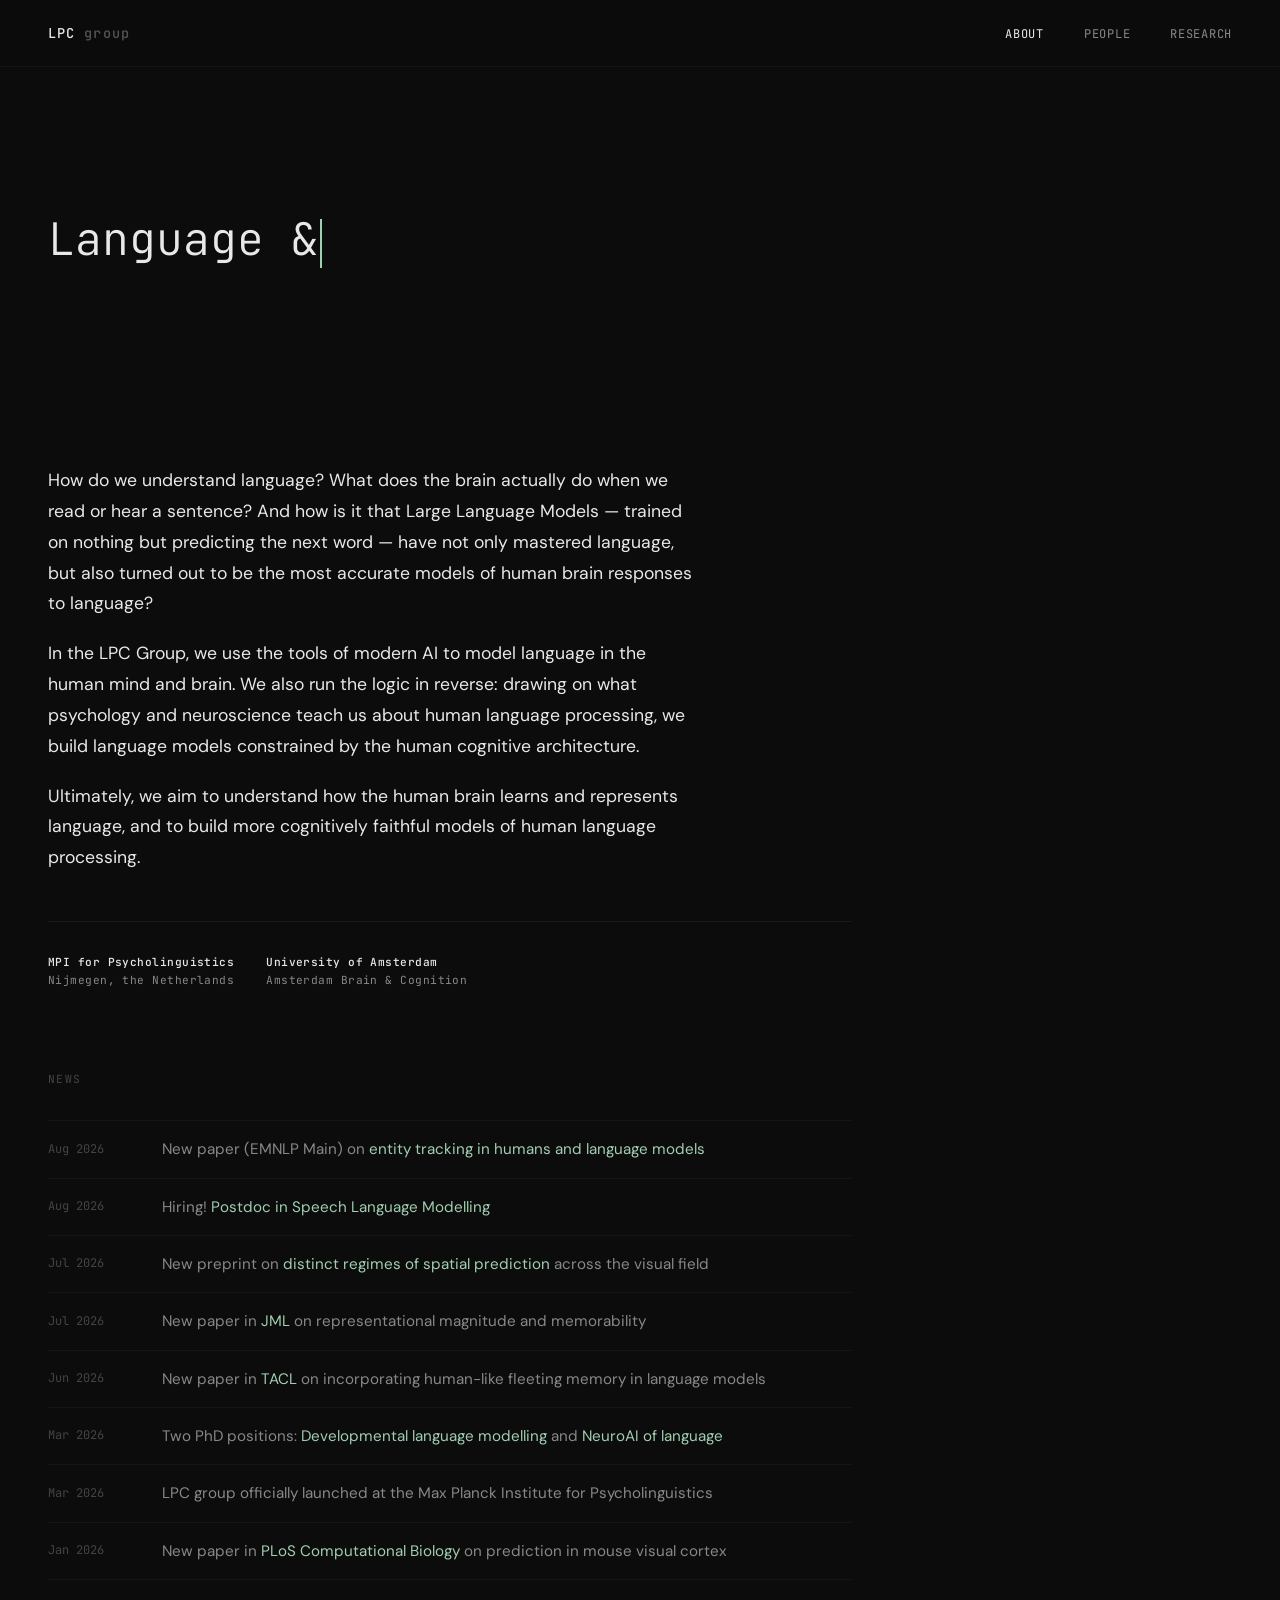
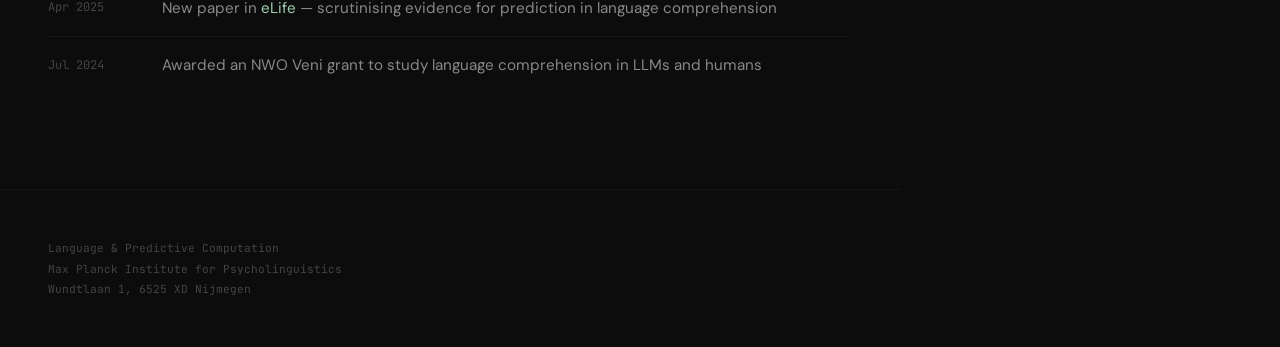
==== docs/index.html @ 8356272c "Update Micha's portrait and add photo credit New portrait by Nieke Martens (cropped, downscaled). Ad" ====
<!DOCTYPE html>
<html lang="en">
<head>
<meta charset="UTF-8">
<meta name="viewport" content="width=device-width, initial-scale=1.0">
<title>LPC &mdash; Language &amp; Predictive Computation</title>
<meta name="description" content="The Language &amp; Predictive Computation (LPC) group at the Max Planck Institute for Psycholinguistics uses modern AI to study how the human mind and brain process language, and builds language models constrained by human cognition.">
<meta property="og:title" content="LPC &mdash; Language &amp; Predictive Computation">
<meta property="og:description" content="We use the tools of modern AI to model language in the human mind and brain.">
<meta property="og:type" content="website">
<meta property="og:url" content="https://lpc-lab.github.io/">
<link rel="icon" type="image/svg+xml" href="favicon.svg">
<link rel="preconnect" href="https://fonts.googleapis.com">
<link rel="preconnect" href="https://fonts.gstatic.com" crossorigin>
<link href="https://fonts.googleapis.com/css2?family=JetBrains+Mono:wght@300;400;500&family=DM+Sans:ital,wght@0,300;0,400;0,500;0,600;1,400&display=swap" rel="stylesheet">
<link rel="stylesheet" href="style.css?v=1ea2bfd2">
</head>
<body>

<nav>
  <div class="nav-logo">LPC<span class="pred"> group</span></div>
  <ul class="nav-links">
    <li><a href="#about" class="active" id="nav-about">About</a></li>
    <li><a href="#people" id="nav-people">People</a></li>
    <li><a href="#research" id="nav-research">Research</a></li>
  </ul>
</nav>

<!-- ABOUT -->
<div class="page active" id="page-about">
  <section class="hero">
    <div class="hero-autocomplete" id="hero-text"><span class="cursor"></span></div>
    <div class="hero-subtitle" id="hero-subtitle">Max Planck Institute for Psycholinguistics</div>
  </section>

  <section class="about-section fade-in">
    <div class="about-text">
      <p>How do we understand language? What does the brain actually do when we read or hear a sentence? And how is it that Large Language Models &mdash; trained on nothing but predicting the next word &mdash; have not only mastered language, but also turned out to be the most accurate models of human brain responses to language?</p>
      <p>In the LPC Group, we use the tools of modern AI to model language in the human mind and brain. We also run the logic in reverse: drawing on what psychology and neuroscience teach us about human language processing, we build language models constrained by the human cognitive architecture.</p>
      <p>Ultimately, we aim to understand how the human brain learns and represents language, and to build more cognitively faithful models of human language processing.</p>
    </div>
    <div class="affiliations">
      <div class="affiliation"><strong>MPI for Psycholinguistics</strong>Nijmegen, the Netherlands</div>
      <div class="affiliation"><strong>University of Amsterdam</strong>Amsterdam Brain &amp; Cognition</div>
    </div>
  </section>

  

  <section class="news-section">
    <div class="section-label">News</div>
        <div class="news-item fade-in">
      <div class="news-date">Aug 2026</div>
      <div class="news-content">New paper (EMNLP Main) on <a href="https://arxiv.org/abs/2608.18083">entity tracking in humans and language models</a></div>
    </div>
    <div class="news-item fade-in">
      <div class="news-date">Aug 2026</div>
      <div class="news-content">Hiring! <a href="https://www.mpi.nl/career-education/vacancies/vacancy/postdoctoral-position-speech-language-modelling">Postdoc in Speech Language Modelling</a></div>
    </div>
    <div class="news-item fade-in">
      <div class="news-date">Jul 2026</div>
      <div class="news-content">New preprint on <a href="https://www.biorxiv.org/content/10.64898/2026.03.27.714859v2">distinct regimes of spatial prediction</a> across the visual field</div>
    </div>
    <div class="news-item fade-in">
      <div class="news-date">Jul 2026</div>
      <div class="news-content">New paper in <a href="https://doi.org/10.1016/j.jml.2026.104784">JML</a> on representational magnitude and memorability</div>
    </div>
    <div class="news-item fade-in">
      <div class="news-date">Jun 2026</div>
      <div class="news-content">New paper in <a href="https://doi.org/10.1162/tacl.a.688">TACL</a> on incorporating human-like fleeting memory in language models</div>
    </div>
    <div class="news-item fade-in">
      <div class="news-date">Mar 2026</div>
      <div class="news-content">Two PhD positions: <a href="https://www.mpi.nl/career-education/vacancies/vacancy/fully-funded-4-year-phd-position-developmental-language">Developmental language modelling</a> and <a href="https://www.mpi.nl/career-education/vacancies/vacancy/fully-funded-4-year-phd-position-neuroai-language">NeuroAI of language</a></div>
    </div>
    <div class="news-item fade-in">
      <div class="news-date">Mar 2026</div>
      <div class="news-content">LPC group officially launched at the Max Planck Institute for Psycholinguistics</div>
    </div>
    <div class="news-item fade-in">
      <div class="news-date">Jan 2026</div>
      <div class="news-content">New paper in <a href="https://journals.plos.org/ploscompbiol/article?id=10.1371/journal.pcbi.1013136">PLoS Computational Biology</a> on prediction in mouse visual cortex</div>
    </div>
    <div class="news-item fade-in">
      <div class="news-date">Apr 2025</div>
      <div class="news-content">New paper in <a href="https://elifesciences.org/reviewed-preprints/106543">eLife</a> — scrutinising evidence for prediction in language comprehension</div>
    </div>
    <div class="news-item fade-in">
      <div class="news-date">Jul 2024</div>
      <div class="news-content">Awarded an NWO Veni grant to study language comprehension in LLMs and humans</div>
    </div>

  </section>

  <footer>
    <div class="footer-left">Language &amp; Predictive Computation<br>Max Planck Institute for Psycholinguistics<br>Wundtlaan 1, 6525 XD Nijmegen</div>

  </footer>
</div>

<!-- PEOPLE -->
<div class="page" id="page-people">
  <section class="people-header">
    <div class="page-title fade-in">P<span class="pred">eople</span></div>
  </section>
  <section class="people-grid">
        <div class="section-label">Members</div>
    <div class="person-card fade-in has-credit">
      <div class="person-photo-wrap">
      <img class="person-photo" src="photos/micha_bw.jpg" alt="Micha Heilbron">
      <div class="person-photo-credit">Photo: Nieke Martens</div>
      </div>
      <div class="person-info">
        <h3>Micha Heilbron</h3>
        <div class="person-role">Group Leader</div>
        <p class="person-bio">I study how brains and AI systems process language and make sense of the world. I lead the LPC group at MPI and hold a part-time position as assistant professor of Cognitive AI at the University of Amsterdam.</p>
        <div class="person-links"><a href="https://michaheilbron.github.io">website</a><a href="https://scholar.google.com/citations?user=PPgOu8sAAAAJ">scholar</a><a href="https://bsky.app/profile/mheilbron.bsky.social">bluesky</a><a href="https://www.linkedin.com/in/micha-heilbron-797315389/">linkedin</a></div>
      </div>
    </div>
    <div class="person-card fade-in">
      <div class="person-photo-wrap">
      <img class="person-photo" src="photos/andrea_bw.jpg" alt="Andrea Schröter">
      </div>
      <div class="person-info">
        <h3>Andrea Schröter</h3>
        <div class="person-role">PhD candidate</div>
        <p class="person-bio">I study how language models acquire linguistic knowledge under cognitively motivated constraints inspired by child language development, through developing novel neural network architectures (and using them as computational models to investigate human-like language learning). I’m a PhD candidate at MPI, co-supervised by Caroline Rowland.</p>
        <div class="person-links"><a href="https://www.linkedin.com/in/andrea-schroeter/">linkedin</a></div>
      </div>
    </div>
    <div class="person-card fade-in">
      <div class="person-photo-wrap">
      <img class="person-photo" src="photos/bram_bw.jpg" alt="Bram Fresen">
      </div>
      <div class="person-info">
        <h3>Bram Fresen</h3>
        <div class="person-role">PhD candidate</div>
        <p class="person-bio">I study what drives the alignment between large language models and the brain, using tools from AI interpretability and neuroimaging. I'm a PhD candidate at MPI, co-supervised by Marcel van Gerven at Radboud University.</p>
        <div class="person-links"><a href="https://abrajf.github.io/">website</a><a href="https://www.linkedin.com/in/bram-fresen-7b0a69151/">linkedin</a></div>
      </div>
    </div>
    <div class="person-card fade-in">
      <div class="person-photo-wrap">
      <img class="person-photo" src="photos/lexie_bw.jpg" alt="Lexie Xirui Li">
      </div>
      <div class="person-info">
        <h3>Lexie Xirui Li</h3>
        <div class="person-role">MSc student</div>
        <p class="person-bio">I study whether and how the language faculties of large language models and humans diverge as models scale up. I'm a Cognitive Neuroscience master student at Radboud University, supervised by Micha Heilbron.</p>
        <div class="person-links"><a href="https://www.linkedin.com/in/lexie-li-32514415a/">linkedin</a></div>
      </div>
    </div>
    <div class="section-label people-section-label--affiliated">Affiliated members</div>
    <div class="person-card fade-in">
      <div class="person-photo-wrap">
      <img class="person-photo" src="photos/wieger_bw.jpg" alt="Wieger Scheurer">
      </div>
      <div class="person-info">
        <h3>Wieger Scheurer</h3>
        <div class="person-role">PhD candidate</div>
        <p class="person-bio">I study how the brain builds predictive models of the visual world, using deep neural networks and neuroimaging to characterise what, when, and how it predicts. I'm a PhD candidate at the Donders Centre for Cognitive Neuroimaging, co-supervised by Floris de Lange and Micha Heilbron.</p>
        <div class="person-links"><a href="https://www.predictivebrainlab.com/people/wieger-scheurer">website</a><a href="https://scholar.google.com/citations?user=jQcbQ4wAAAAJ&amp;hl=nl">scholar</a><a href="https://bsky.app/profile/wiegerscheurer.bsky.social">bluesky</a><a href="https://www.linkedin.com/in/wieger-scheurer-4443201a5/">linkedin</a></div>
      </div>
    </div>

  </section>
    <section class="join-section">
    <div class="join-box fade-in">
      <h3>Join the group</h3>
      <p>We are looking for curious, motivated students in AI to join the group for their master's thesis. If you are interested, please contact Micha.</p>
    </div>
  </section>

  <footer>
    <div class="footer-left">Language &amp; Predictive Computation<br>Max Planck Institute for Psycholinguistics<br>Wundtlaan 1, 6525 XD Nijmegen</div>

  </footer>
</div>

<!-- RESEARCH -->
<div class="page" id="page-research">
  <section class="research-header">
    <div class="page-title fade-in">R<span class="pred">esearch</span></div>
  </section>
    <section class="research-intro fade-in">
    <p><!-- Our research is unified by a single idea: that prediction is a core  principle of both biological and artificial intelligence. We study this principle primarily in language, and increasingly in perception and reasoning. -->
Our group works at the intersection of cognitive science and AI, trying to understand how brains and minds process language and make sense of the world. A recurring idea is that prediction is a core  principle of both biological and artificial intelligence. Language is our primary focus, but we also venture into other domains — how we see,  reason, and remember. More on specific research directions below.</p>
  </section>

  <section class="research-threads">
    <div class="section-label">Research directions</div>
        <div class="thread fade-in">
      <div class="thread-number">01</div>
      <h3>Language and the predictive brain</h3>
      <p>As you read or listen, your brain is constantly predicting what comes next, much like a language model. But what exactly is the brain predicting? Words? Syntax? Meaning? And is comprehension just weighing probabilities across thousands of alternatives — like in language models — or does the brain also commit to specific interpretations, like in symbolic parsers? We use computational modelling combined with eye tracking and neuroimaging (fMRI, MEG) to find out.</p>
    </div>
    <div class="thread fade-in">
      <div class="thread-number">02</div>
      <h3>Developmental language modelling</h3>
      <p>LLMs are powerful but cognitively implausible — they have superhuman memory, start as a blank slate, and train on more text than any human encounters in a lifetime. Can we do better? We try to build models that learn from realistic data and generalise more like children do. We then test these models and compare them to human language processing. The goal is to build more cognitively faithful models, and use neural networks as a testbed for theories of human language learning.</p>
    </div>
    <div class="thread fade-in">
      <div class="thread-number">03</div>
      <h3>Understanding LLM-brain correspondence</h3>
      <p>Language models have become our best tools for predicting how the brain responds to language, but we don't really know why. What is it about these models that makes their representations so apparently brain-like? We use interpretability methods from AI to try and find out. The goal is to  understand which aspects of language processing are shared between artificial and biological systems — and which are not.</p>
    </div>
    <div class="thread fade-in">
      <div class="thread-number">04</div>
      <h3>Predictive computation beyond language</h3>
      <p>Prediction is not unique to language. We study how the brain builds predictive models of the visual world — from simple sequences to intuitive physics — and ask whether the intelligence emerging in large-scale autoregressive models extends beyond language to general reasoning. This thread connects our core interest in prediction to broader questions about the nature of intelligence.</p>
    </div>

  </section>
  <footer>
    <div class="footer-left">Language &amp; Predictive Computation<br>Max Planck Institute for Psycholinguistics<br>Wundtlaan 1, 6525 XD Nijmegen</div>

  </footer>
</div>

<script>
// Hero typing + autocomplete animation
var heroAnimTimeout = null;

function runHeroAnimation() {
  var container = document.getElementById('hero-text');
  var subtitle = document.getElementById('hero-subtitle');

  if (heroAnimTimeout) clearTimeout(heroAnimTimeout);
  subtitle.classList.remove('visible');
  container.innerHTML = '<span class="cursor"></span>';

  var part1 = 'Language & ';
  var part2 = 'Predic';
  var part3 = 'tive Computation';
  var idx = 0;

  function render(typed, showCursor) {
    container.innerHTML = '<span class="typed">' + typed + '</span>' +
      (showCursor ? '<span class="cursor"></span>' : '');
  }

  function typePhase1() {
    if (idx <= part1.length) {
      render(part1.substring(0, idx), true);
      idx++;
      var delay = 65 + Math.random() * 35;
      if (part1[idx - 1] === '&') delay += 120;
      heroAnimTimeout = setTimeout(typePhase1, delay);
    } else {
      idx = 0;
      heroAnimTimeout = setTimeout(typePhase2, 200);
    }
  }

  function typePhase2() {
    if (idx <= part2.length) {
      render(part1 + part2.substring(0, idx), true);
      idx++;
      heroAnimTimeout = setTimeout(typePhase2, 75 + Math.random() * 40);
    } else {
      heroAnimTimeout = setTimeout(showPrediction, 750);
    }
  }

  function showPrediction() {
    container.innerHTML =
      '<span class="typed">' + part1 + part2 + '</span>' +
      '<span class="predicted" id="hero-prediction">' + part3 + '</span>' +
      '<span class="cursor"></span>';

    requestAnimationFrame(function() {
      requestAnimationFrame(function() {
        var pred = document.getElementById('hero-prediction');
        if (pred) pred.classList.add('visible');
      });
    });

    setTimeout(function() { subtitle.classList.add('visible'); }, 600);
    setTimeout(function() {
      var pred = document.getElementById('hero-prediction');
      if (pred) pred.classList.add('accepted');
    }, 2400);
  }

  heroAnimTimeout = setTimeout(typePhase1, 700);
}

// Page navigation
function showPage(page) {
  document.querySelectorAll('.page').forEach(function(p) { p.classList.remove('active'); });
  document.querySelectorAll('.nav-links a').forEach(function(a) { a.classList.remove('active'); });
  document.getElementById('page-' + page).classList.add('active');
  document.getElementById('nav-' + page).classList.add('active');
  window.scrollTo({ top: 0, behavior: 'smooth' });
  var els = document.querySelectorAll('#page-' + page + ' .fade-in');
  els.forEach(function(el) { el.style.animation = 'none'; el.offsetHeight; el.style.animation = ''; });
  if (page === 'about') runHeroAnimation();
}

// Hash routing: pages are directly linkable (#about, #people, #research)
function handleHash() {
  var page = (location.hash || '#about').replace('#', '');
  if (!document.getElementById('page-' + page)) page = 'about';
  showPage(page);
}
window.addEventListener('hashchange', handleHash);
handleHash();
</script>
</body>
</html>
---- docs/style.css ----
:root {
  --bg: #0c0c0c;
  --bg-card: #1a1a1a;
  --text: #e8e8e8;
  --text-dim: #888;
  --text-ghost: #444;
  --accent: #a0cfb0;
  --accent-dim: rgba(160, 207, 176, 0.15);
  --prediction: rgba(255,255,255,0.30);
  --mono: 'JetBrains Mono', monospace;
  --sans: 'DM Sans', -apple-system, sans-serif;
}
* { margin: 0; padding: 0; box-sizing: border-box; }
html { scroll-behavior: smooth; }
body {
  background: var(--bg); color: var(--text); font-family: var(--sans);
  font-weight: 400; line-height: 1.65; -webkit-font-smoothing: antialiased; overflow-x: hidden;
}
::selection { background: var(--accent); color: var(--bg); }

/* NAV */
nav {
  position: fixed; top: 0; left: 0; right: 0; z-index: 100;
  display: flex; align-items: center; justify-content: space-between;
  padding: 1.25rem 3rem; background: rgba(12,12,12,0.85);
  backdrop-filter: blur(20px); border-bottom: 1px solid rgba(255,255,255,0.04);
}
.nav-logo { font-family: var(--mono); font-size: 0.85rem; font-weight: 500; letter-spacing: 0.08em; }
.nav-logo .pred { color: var(--prediction); }
.nav-links { display: flex; gap: 2.5rem; list-style: none; }
.nav-links a {
  font-family: var(--mono); font-size: 0.75rem; letter-spacing: 0.06em;
  text-transform: uppercase; text-decoration: none; color: var(--text-dim);
  transition: color 0.3s; cursor: pointer;
}
.nav-links a:hover, .nav-links a.active { color: var(--text); }

/* PAGES */
.page { display: none; min-height: 100vh; padding-top: 5rem; }
.page.active { display: block; }

/* HERO */
.hero { padding: 8rem 3rem 5rem; max-width: 900px; }
.hero-autocomplete {
  font-family: var(--mono); font-size: clamp(1.5rem, 3.5vw, 2.8rem);
  font-weight: 300; line-height: 1.4; margin-bottom: 1rem; min-height: 2.8em;
}
.hero-autocomplete .typed { color: var(--text); }
.hero-autocomplete .predicted {
  color: var(--prediction); opacity: 0; filter: blur(4px);
  transition: opacity 0.45s ease, filter 0.45s ease;
}
.hero-autocomplete .predicted.visible { opacity: 1; filter: blur(0); }
.hero-autocomplete .predicted.accepted { color: rgba(255,255,255,0.62); transition: color 1.5s ease; }
.hero-autocomplete .cursor {
  display: inline-block; width: 2px; height: 1.1em; background: var(--accent);
  vertical-align: text-bottom; margin-left: 2px; animation: blink 1s step-end infinite;
}
@keyframes blink { 50% { opacity: 0; } }
.hero-subtitle {
  font-family: var(--mono); font-size: 0.75rem; letter-spacing: 0.1em;
  text-transform: uppercase; color: var(--text-dim); margin-top: 2rem;
  opacity: 0; transition: opacity 0.8s ease;
}
.hero-subtitle.visible { opacity: 1; }

/* ABOUT */
.about-section { padding: 0 3rem 5rem; max-width: 900px; }
.about-text { font-size: 1.1rem; line-height: 1.75; max-width: 650px; }
.about-text p + p { margin-top: 1.2rem; }
.about-text a { color: var(--accent); text-decoration: none; border-bottom: 1px solid rgba(160,207,176,0.3); transition: border-color 0.3s; }
.about-text a:hover { border-color: var(--accent); }
.affiliations { display: flex; gap: 2rem; margin-top: 3rem; padding-top: 2rem; border-top: 1px solid rgba(255,255,255,0.06); }
.affiliation { font-family: var(--mono); font-size: 0.7rem; letter-spacing: 0.04em; color: var(--text-dim); line-height: 1.6; }
.affiliation strong { color: var(--text); font-weight: 500; display: block; }

/* NEWS */
.news-section { padding: 0 3rem 6rem; max-width: 900px; }
.section-label { font-family: var(--mono); font-size: 0.7rem; letter-spacing: 0.12em; text-transform: uppercase; color: var(--text-ghost); margin-bottom: 2rem; }
.news-item { display: grid; grid-template-columns: 90px 1fr; gap: 1.5rem; padding: 1rem 0; border-top: 1px solid rgba(255,255,255,0.04); }
.news-date { font-family: var(--mono); font-size: 0.75rem; color: var(--text-ghost); padding-top: 0.15rem; }
.news-content { font-size: 0.95rem; color: var(--text-dim); line-height: 1.6; }
.news-content a { color: var(--accent); text-decoration: none; }

/* HIRING BANNER */
.hiring-banner {
  margin: 0 3rem 3rem; max-width: calc(900px - 6rem); padding: 1.5rem 2rem;
  background: var(--accent-dim); border: 1px solid rgba(160,207,176,0.15);
  border-radius: 3px; display: flex; align-items: center; gap: 1rem;
}
.hiring-banner .dot { width: 6px; height: 6px; border-radius: 50%; background: var(--accent); animation: pulse-dot 2s ease infinite; flex-shrink: 0; }
@keyframes pulse-dot { 0%,100%{opacity:1}50%{opacity:0.3} }
.hiring-banner p { font-size: 0.9rem; }
.hiring-banner a { color: var(--accent); text-decoration: none; font-weight: 500; }

/* PEOPLE */
.people-header { padding: 6rem 3rem 3rem; max-width: 900px; }
.page-title { font-family: var(--mono); font-size: clamp(1.5rem,3vw,2.2rem); font-weight: 300; margin-bottom: 0.5rem; }
.page-title .pred { color: var(--prediction); }
.people-grid { padding: 0 3rem 6rem; max-width: 900px; }
.person-card { display: grid; grid-template-columns: 140px 1fr; gap: 2.5rem; padding: 2.5rem 0; border-top: 1px solid rgba(255,255,255,0.06); }
.person-photo-placeholder {
  width: 140px; height: 170px; background: var(--bg-card); border-radius: 3px;
  display: flex; align-items: center; justify-content: center; position: relative; overflow: hidden;
}
.person-photo-placeholder::after { content:''; width:60px; height:60px; border-radius:50%; background:rgba(255,255,255,0.06); position:absolute; top:35px; }
.person-photo-placeholder::before { content:''; width:100px; height:80px; border-radius:50%; background:rgba(255,255,255,0.04); position:absolute; top:90px; }
.person-photo {
  width: 140px; height: 170px; border-radius: 3px; object-fit: cover; display: block;
  filter: grayscale(20%) brightness(0.85);
}
.person-card.has-credit .person-photo-wrap { display: flex; flex-direction: column; }
.person-card.has-credit .person-info { display: flex; flex-direction: column; }
.person-card.has-credit .person-links { margin-top: auto; padding-top: 1rem; }
.person-photo-credit { font-family: var(--mono); font-size: 0.7rem; color: var(--text-ghost); letter-spacing: 0.04em; margin-top: auto; padding-top: 0.6rem; white-space: nowrap; }
.person-info h3 { font-size: 1.3rem; font-weight: 500; margin-bottom: 0.3rem; }
.person-role { font-family: var(--mono); font-size: 0.75rem; color: var(--accent); letter-spacing: 0.04em; margin-bottom: 1rem; }
.person-bio { font-size: 0.95rem; color: var(--text-dim); line-height: 1.7; max-width: 500px; }
.person-links { margin-top: 1rem; display: flex; gap: 1.2rem; }
.person-links a { font-family: var(--mono); font-size: 0.7rem; color: var(--text-ghost); text-decoration: none; letter-spacing: 0.04em; transition: color 0.3s; }
.person-links a:hover { color: var(--text); }
.people-section-label--affiliated { margin-top: 3.5rem; }
.join-section { padding: 0 3rem 6rem; max-width: 900px; }
.join-box { padding: 2.5rem; border: 1px dashed rgba(255,255,255,0.1); border-radius: 3px; }
.join-box h3 { font-family: var(--mono); font-size: 0.85rem; font-weight: 400; letter-spacing: 0.06em; margin-bottom: 0.8rem; }
.join-box p { font-size: 0.9rem; color: var(--text-dim); line-height: 1.7; }
.join-box a { color: var(--accent); text-decoration: none; }

/* RESEARCH */
.research-header { padding: 6rem 3rem 2rem; max-width: 900px; }
.research-intro { padding: 0 3rem 4rem; max-width: 900px; }
.research-intro p { font-size: 1.05rem; color: var(--text-dim); line-height: 1.75; max-width: 650px; }
.research-threads { padding: 0 3rem 6rem; max-width: 900px; }
.thread { padding: 2.5rem 0; border-top: 1px solid rgba(255,255,255,0.06); }
.thread-number { font-family: var(--mono); font-size: 0.7rem; color: var(--text-ghost); letter-spacing: 0.1em; margin-bottom: 0.8rem; }
.thread h3 { font-size: 1.25rem; font-weight: 500; margin-bottom: 1rem; }
.thread p { font-size: 0.95rem; color: var(--text-dim); line-height: 1.75; max-width: 600px; }

/* FOOTER */
footer { padding: 3rem; border-top: 1px solid rgba(255,255,255,0.04); display: flex; justify-content: space-between; align-items: center; max-width: 900px; }
footer .footer-left { font-family: var(--mono); font-size: 0.7rem; color: var(--text-ghost); line-height: 1.8; }
footer .footer-right { display: flex; gap: 1.5rem; }
footer .footer-right a { font-family: var(--mono); font-size: 0.7rem; color: var(--text-ghost); text-decoration: none; transition: color 0.3s; }
footer .footer-right a:hover { color: var(--text); }

/* FADE IN */
.fade-in { opacity: 0; transform: translateY(12px); animation: fadeUp 0.6s ease forwards; }
@keyframes fadeUp { to { opacity:1; transform:translateY(0); } }
.fade-in:nth-child(2) { animation-delay: 0.1s; }
.fade-in:nth-child(3) { animation-delay: 0.2s; }
.fade-in:nth-child(4) { animation-delay: 0.3s; }

/* RESPONSIVE */
@media (max-width:680px) {
  nav { padding: 1rem 1.5rem; }
  .hero,.about-section,.news-section,.people-header,.people-grid,.research-header,.research-intro,.research-threads,footer,.join-section,.hiring-banner { padding-left:1.5rem; padding-right:1.5rem; margin-left:0; margin-right:0; }
  .hero { padding-top: 5rem; }
  .news-item { grid-template-columns: 1fr; gap: 0.3rem; }
  .person-card { grid-template-columns: 1fr; gap: 1.5rem; }
  .affiliations { flex-direction: column; gap: 1rem; }
  .nav-links { gap: 1.5rem; }
}
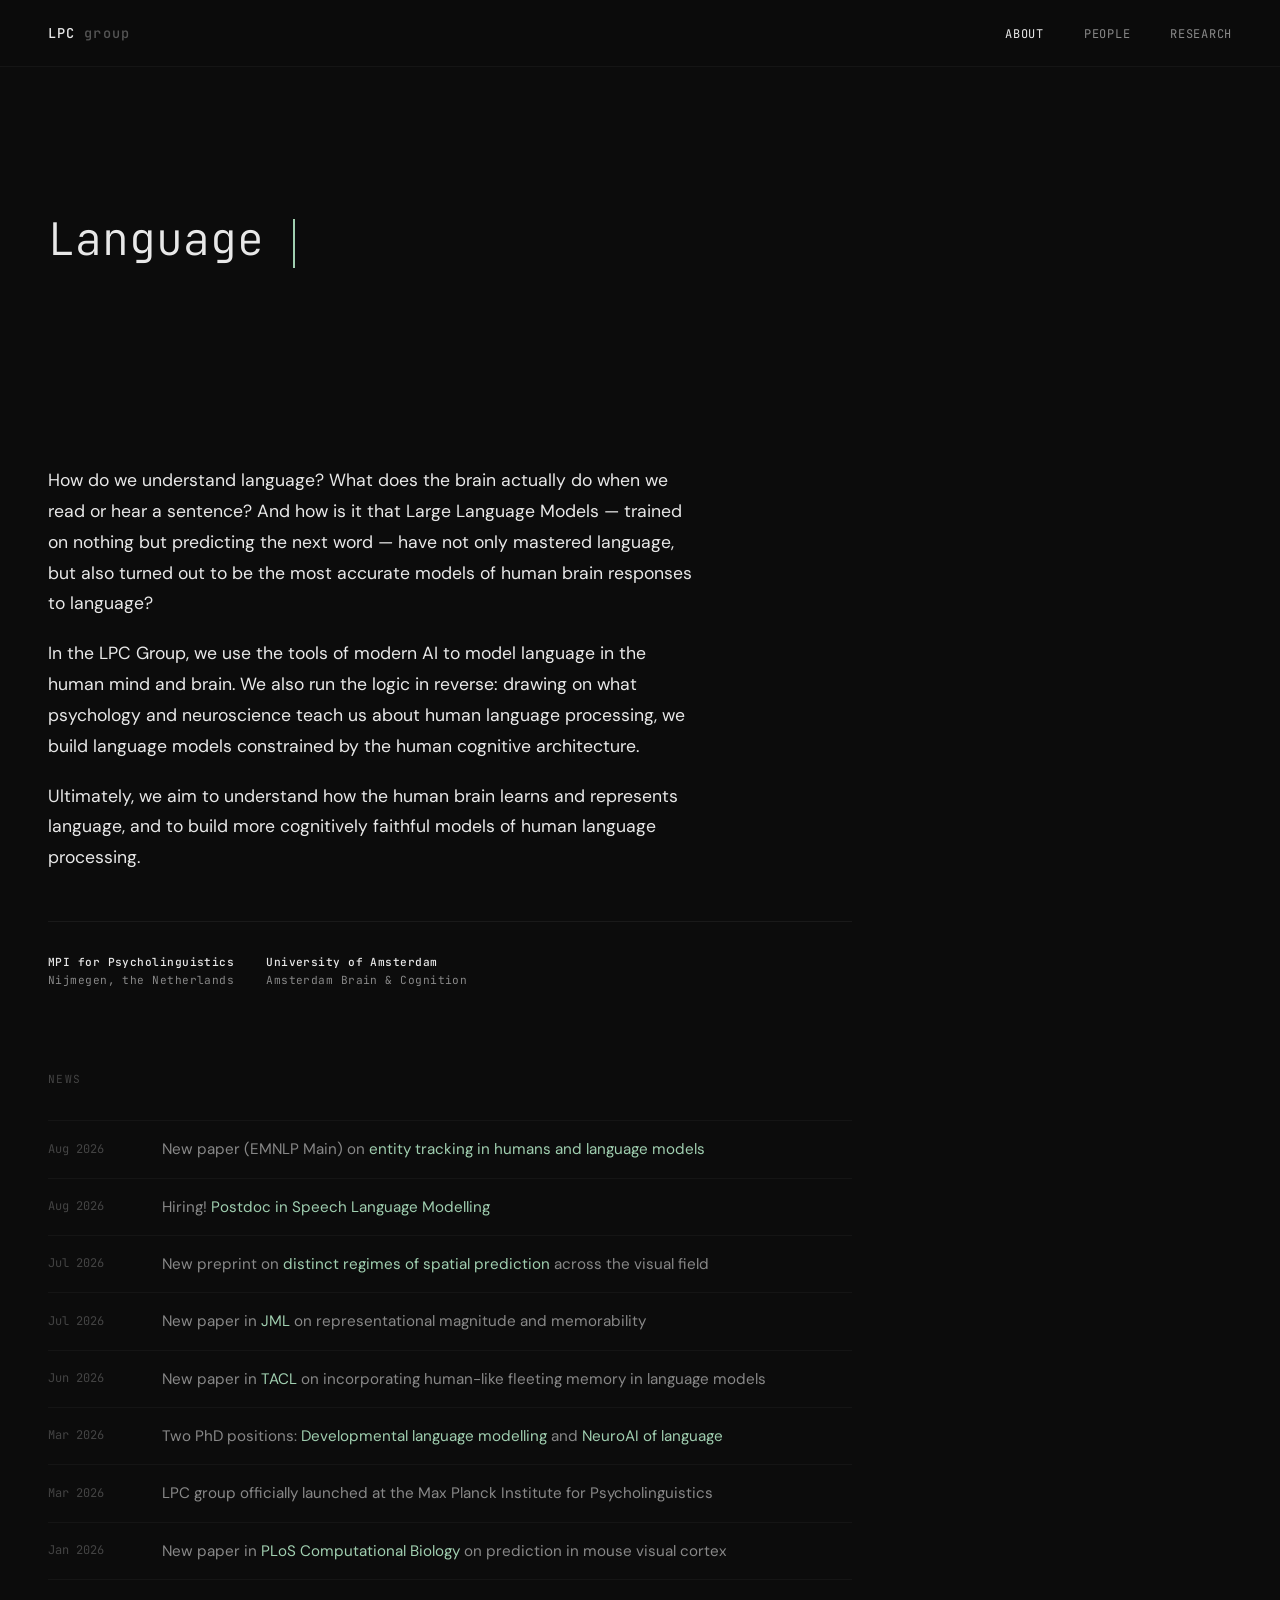
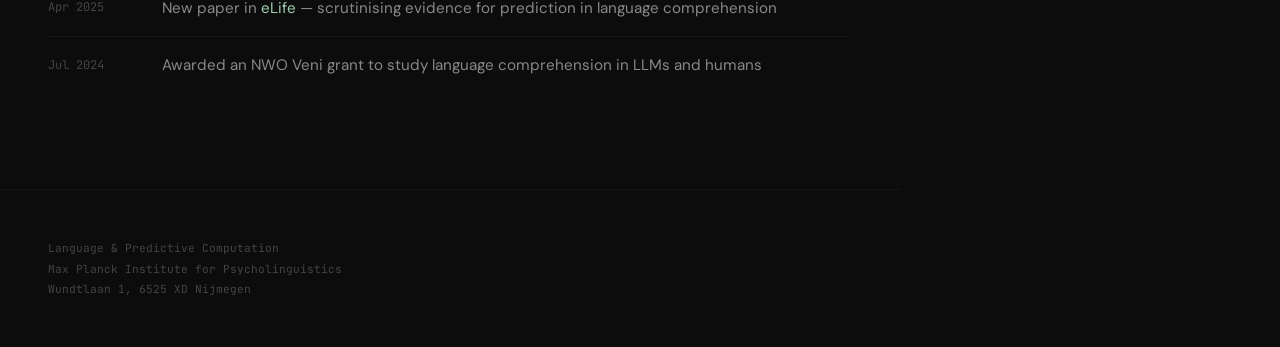
==== commit 569c8420: "Add Marianne de Heer Kloots to People page New postdoc working on predictive learning in speech perc" ====
--- a/docs/index.html
+++ b/docs/index.html
@@ -119,6 +119,17 @@
     </div>
     <div class="person-card fade-in">
       <div class="person-photo-wrap">
+      <img class="person-photo" src="photos/marianne_bw.jpg" alt="Marianne de Heer Kloots">
+      </div>
+      <div class="person-info">
+        <h3>Marianne de Heer Kloots</h3>
+        <div class="person-role">Postdoc</div>
+        <p class="person-bio">I study predictive learning in speech perception, using spoken language models as testbeds of how humans acquire and process spoken language. Before joining MPI, I did my PhD at the Institute for Logic, Language and Computation (University of Amsterdam), supervised by Jelle Zuidema.</p>
+        <div class="person-links"><a href="https://mdhk.net">website</a><a href="https://scholar.google.nl/citations?user=JeP86y4AAAAJ">scholar</a><a href="https://bsky.app/profile/mdhk.net">bluesky</a><a href="https://www.linkedin.com/in/mariannedhk/">linkedin</a></div>
+      </div>
+    </div>
+    <div class="person-card fade-in">
+      <div class="person-photo-wrap">
       <img class="person-photo" src="photos/andrea_bw.jpg" alt="Andrea Schröter">
       </div>
       <div class="person-info">
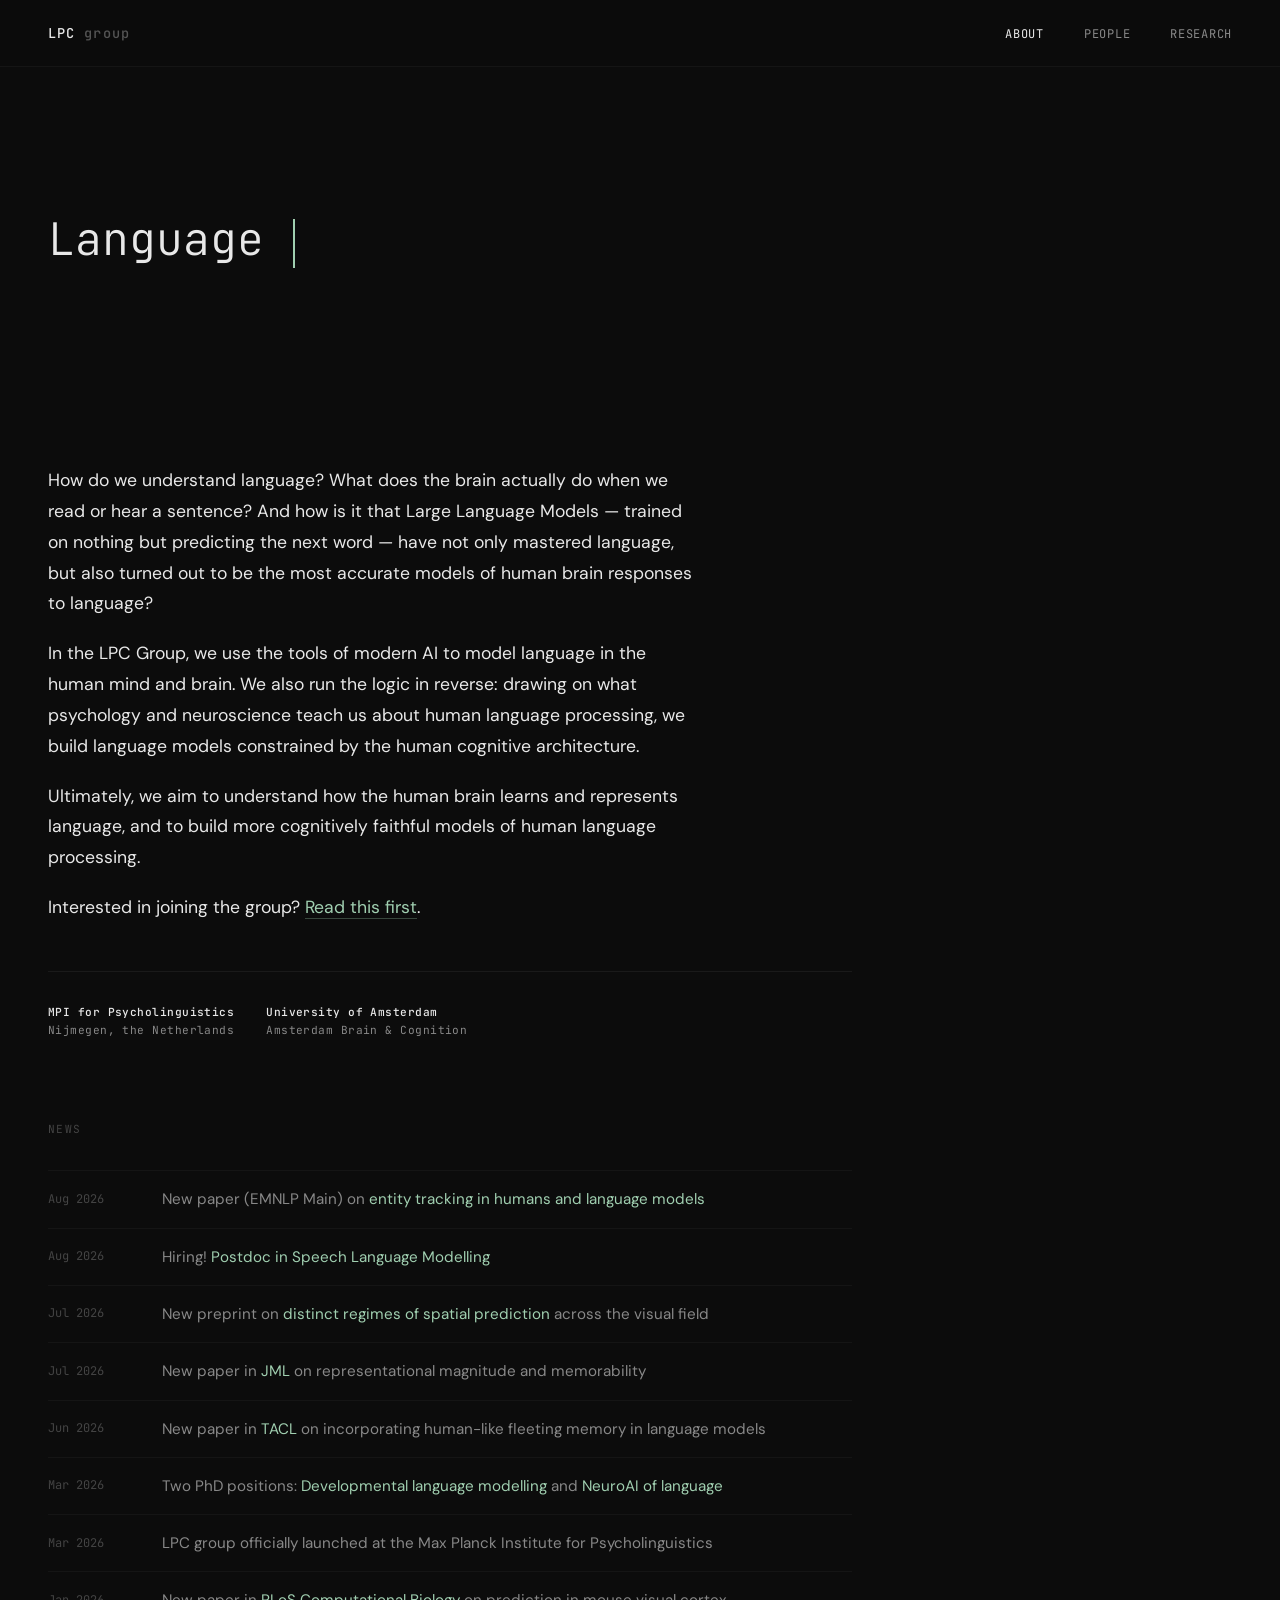
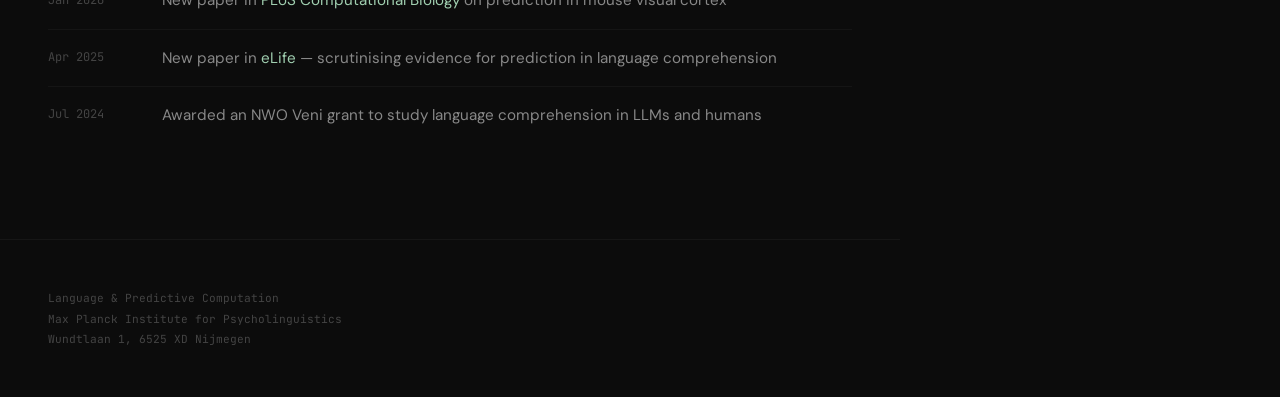
==== commit 85ea913a: "Make join box linkable as #join, link it from About, group voice for BSc line Hash routing now also " ====
--- a/docs/index.html
+++ b/docs/index.html
@@ -13,7 +13,7 @@
 <link rel="preconnect" href="https://fonts.googleapis.com">
 <link rel="preconnect" href="https://fonts.gstatic.com" crossorigin>
 <link href="https://fonts.googleapis.com/css2?family=JetBrains+Mono:wght@300;400;500&family=DM+Sans:ital,wght@0,300;0,400;0,500;0,600;1,400&display=swap" rel="stylesheet">
-<link rel="stylesheet" href="style.css?v=1ea2bfd2">
+<link rel="stylesheet" href="style.css?v=f2c8ad64">
 </head>
 <body>
 
@@ -38,6 +38,7 @@
       <p>How do we understand language? What does the brain actually do when we read or hear a sentence? And how is it that Large Language Models &mdash; trained on nothing but predicting the next word &mdash; have not only mastered language, but also turned out to be the most accurate models of human brain responses to language?</p>
       <p>In the LPC Group, we use the tools of modern AI to model language in the human mind and brain. We also run the logic in reverse: drawing on what psychology and neuroscience teach us about human language processing, we build language models constrained by the human cognitive architecture.</p>
       <p>Ultimately, we aim to understand how the human brain learns and represents language, and to build more cognitively faithful models of human language processing.</p>
+      <p>Interested in joining the group? <a href="#join">Read this first</a>.</p>
     </div>
     <div class="affiliations">
       <div class="affiliation"><strong>MPI for Psycholinguistics</strong>Nijmegen, the Netherlands</div>
@@ -175,10 +176,14 @@
     </div>
 
   </section>
-    <section class="join-section">
+    <section class="join-section" id="join">
     <div class="join-box fade-in">
       <h3>Join the group</h3>
-      <p>We are looking for curious, motivated students in AI to join the group for their master's thesis. If you are interested, please contact Micha.</p>
+      <p><strong>A note on enquiries.</strong> I (Micha) receive a lot (and I mean <em>a lot</em>) of emails about internships, PhD and postdoc positions, more than I can read and reply to. <strong>Please read the following before emailing me:</strong></p>
+<p><strong>PhD &amp; postdoc:</strong> Paid PhD and postdoc positions are <strong>not available unless explicitly advertised</strong>, here or on the <a href="https://www.mpi.nl/career-education/vacancies?f%5B0%5D=job_offer_function_group%3A59224">MPI vacancies page</a>. I can no longer reply to general PhD or postdoc enquiries. Please only get in touch if you have a <strong>concrete source of funding</strong> in mind or to apply to.</p>
+<p><strong>MSc:</strong> I’m looking for students in AI, or in cognitive science or neuroscience <strong>with concrete experience in NeuroAI</strong>. International students not yet based in the Netherlands are only considered in exceptional cases, because of the extra supervision and start-up costs. If that’s you, please make clear why you would be a particularly strong fit for the group.</p>
+<p><strong>BSc:</strong> We do <strong>not host bachelor students</strong> in the group.</p>
+<p>If, after reading all this, you think you’d be a great addition to the group, I’d love to hear from you: email me (Micha). The number of requests is sometimes overwhelming, so please bear with me if I’m slow to reply.</p>
     </div>
   </section>
 
@@ -297,22 +302,33 @@
 }
 
 // Page navigation
-function showPage(page) {
+function showPage(page, target) {
   document.querySelectorAll('.page').forEach(function(p) { p.classList.remove('active'); });
   document.querySelectorAll('.nav-links a').forEach(function(a) { a.classList.remove('active'); });
   document.getElementById('page-' + page).classList.add('active');
   document.getElementById('nav-' + page).classList.add('active');
-  window.scrollTo({ top: 0, behavior: 'smooth' });
+  if (target) {
+    requestAnimationFrame(function() { target.scrollIntoView({ behavior: 'smooth' }); });
+  } else {
+    window.scrollTo({ top: 0, behavior: 'smooth' });
+  }
   var els = document.querySelectorAll('#page-' + page + ' .fade-in');
   els.forEach(function(el) { el.style.animation = 'none'; el.offsetHeight; el.style.animation = ''; });
   if (page === 'about') runHeroAnimation();
 }
 
-// Hash routing: pages are directly linkable (#about, #people, #research)
+// Hash routing: pages are directly linkable (#about, #people, #research),
+// and so are sections inside a page (e.g. #join opens People and scrolls there)
 function handleHash() {
-  var page = (location.hash || '#about').replace('#', '');
-  if (!document.getElementById('page-' + page)) page = 'about';
-  showPage(page);
+  var id = (location.hash || '#about').replace('#', '');
+  var page = id, target = null;
+  if (!document.getElementById('page-' + id)) {
+    target = document.getElementById(id);
+    var host = target && target.closest('.page');
+    page = host ? host.id.replace('page-', '') : 'about';
+    if (!host) target = null;
+  }
+  showPage(page, target);
 }
 window.addEventListener('hashchange', handleHash);
 handleHash();
--- a/docs/style.css
+++ b/docs/style.css
@@ -120,11 +120,16 @@
 .person-links a { font-family: var(--mono); font-size: 0.7rem; color: var(--text-ghost); text-decoration: none; letter-spacing: 0.04em; transition: color 0.3s; }
 .person-links a:hover { color: var(--text); }
 .people-section-label--affiliated { margin-top: 3.5rem; }
-.join-section { padding: 0 3rem 6rem; max-width: 900px; }
+.join-section { padding: 0 3rem 6rem; max-width: 900px; scroll-margin-top: 6rem; }
 .join-box { padding: 2.5rem; border: 1px dashed rgba(255,255,255,0.1); border-radius: 3px; }
 .join-box h3 { font-family: var(--mono); font-size: 0.85rem; font-weight: 400; letter-spacing: 0.06em; margin-bottom: 0.8rem; }
 .join-box p { font-size: 0.9rem; color: var(--text-dim); line-height: 1.7; }
 .join-box a { color: var(--accent); text-decoration: none; }
+.join-box a:hover, .join-box a:focus-visible { text-decoration: underline; text-underline-offset: 3px; }
+.join-box p + p { margin-top: 1rem; }
+.join-box p { max-width: 640px; }
+.join-box strong { color: var(--text); font-weight: 500; }
+.join-box em { font-style: italic; color: var(--text); }
 
 /* RESEARCH */
 .research-header { padding: 6rem 3rem 2rem; max-width: 900px; }
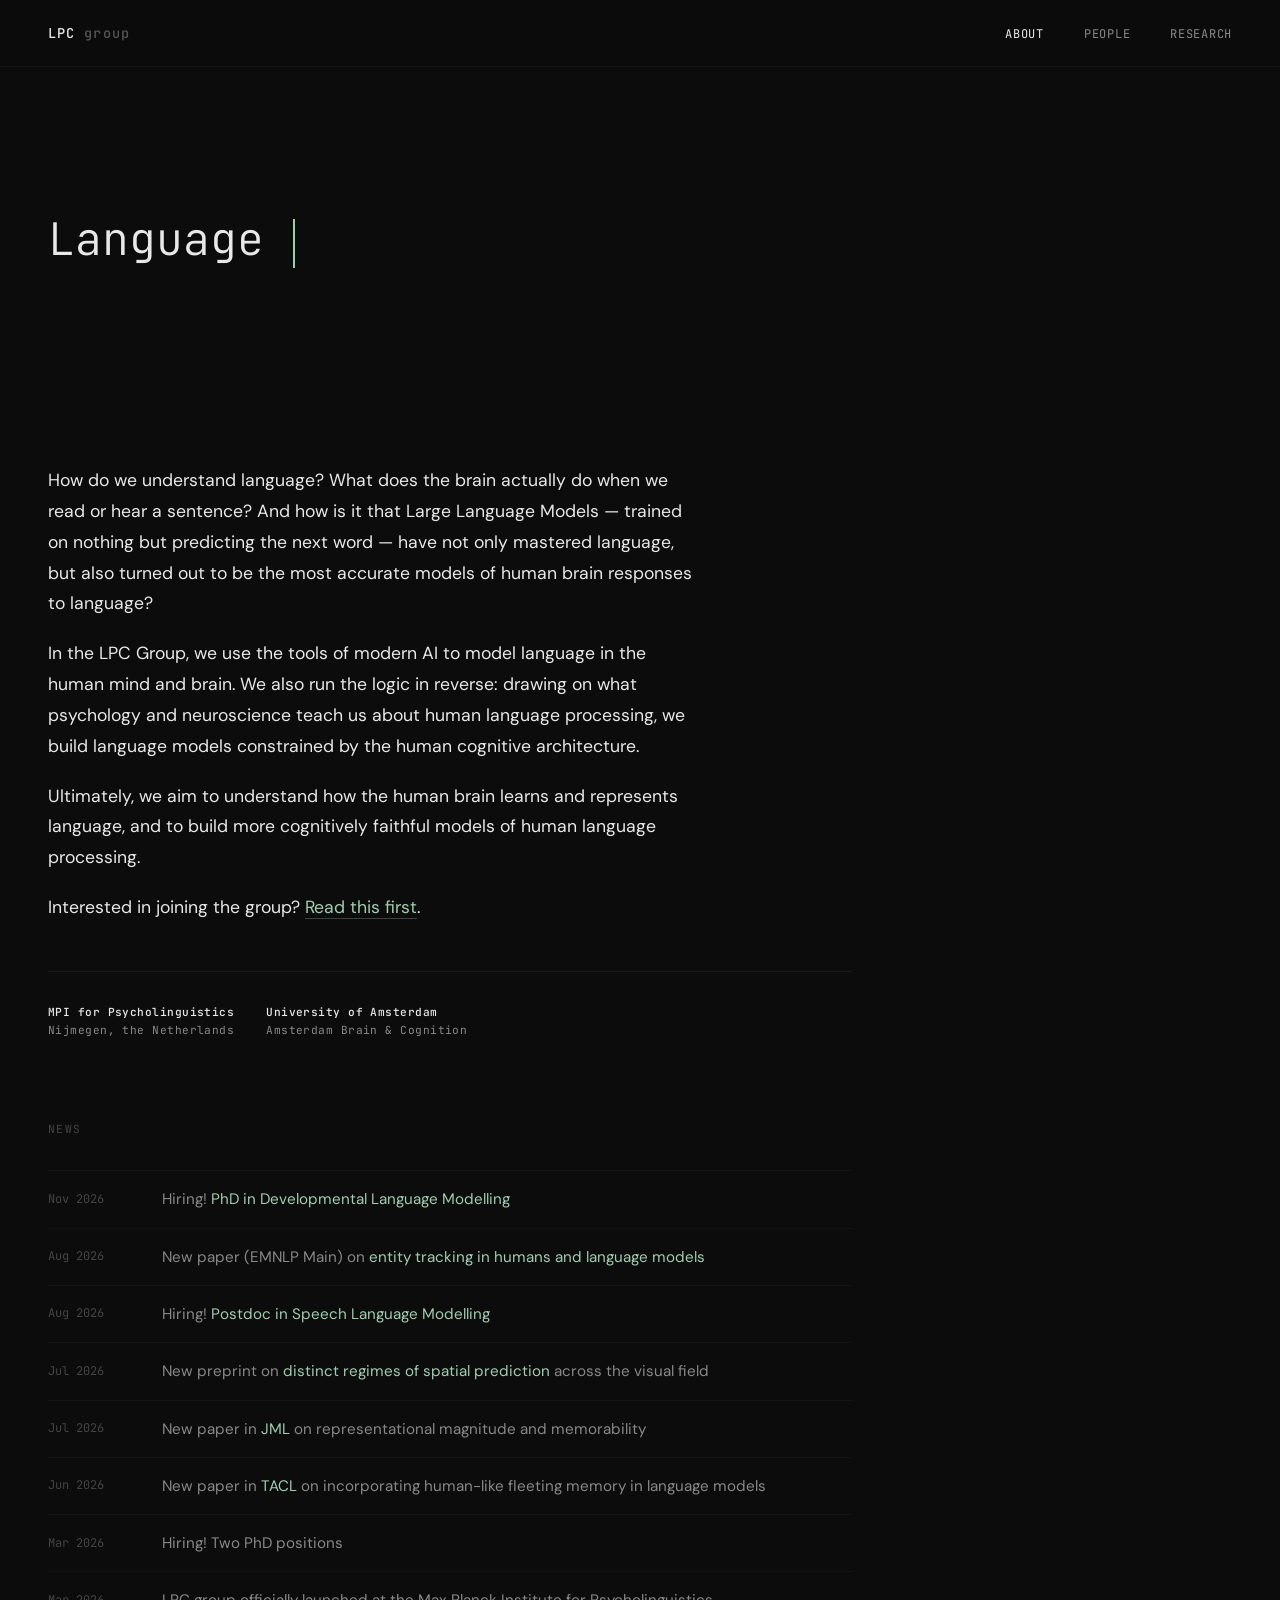
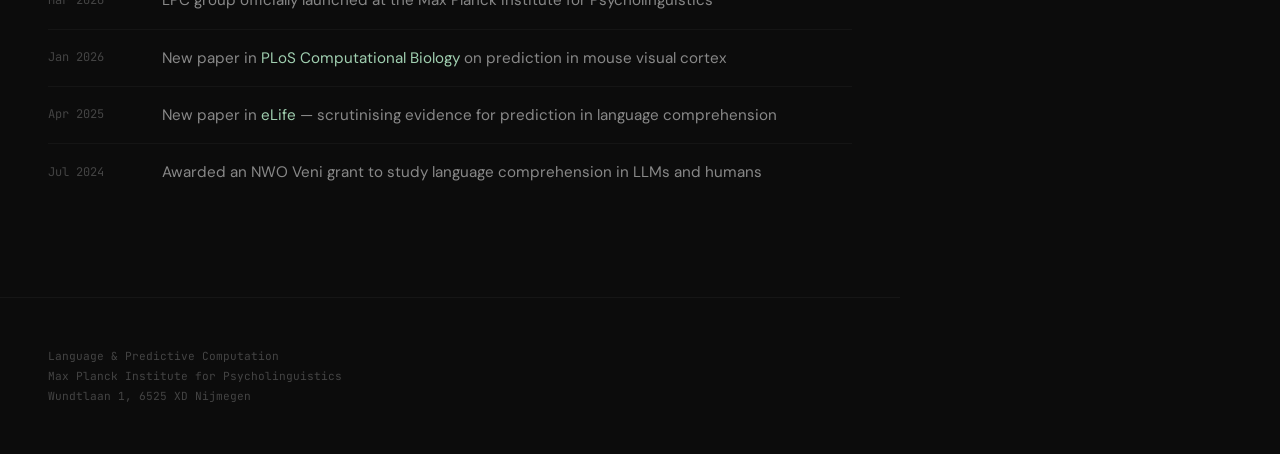
==== commit 7687cd78: "Add news: developmental LM PhD vacancy reopened; shorten March PhD item Co-Authored-By: Claude Opus " ====
--- a/docs/index.html
+++ b/docs/index.html
@@ -51,6 +51,10 @@
   <section class="news-section">
     <div class="section-label">News</div>
         <div class="news-item fade-in">
+      <div class="news-date">Nov 2026</div>
+      <div class="news-content">Hiring! <a href="https://www.mpi.nl/career-education/vacancies/vacancy/fully-funded-4-year-phd-position-developmental-language">PhD in Developmental Language Modelling</a></div>
+    </div>
+    <div class="news-item fade-in">
       <div class="news-date">Aug 2026</div>
       <div class="news-content">New paper (EMNLP Main) on <a href="https://arxiv.org/abs/2608.18083">entity tracking in humans and language models</a></div>
     </div>
@@ -72,7 +76,7 @@
     </div>
     <div class="news-item fade-in">
       <div class="news-date">Mar 2026</div>
-      <div class="news-content">Two PhD positions: <a href="https://www.mpi.nl/career-education/vacancies/vacancy/fully-funded-4-year-phd-position-developmental-language">Developmental language modelling</a> and <a href="https://www.mpi.nl/career-education/vacancies/vacancy/fully-funded-4-year-phd-position-neuroai-language">NeuroAI of language</a></div>
+      <div class="news-content">Hiring! Two PhD positions</div>
     </div>
     <div class="news-item fade-in">
       <div class="news-date">Mar 2026</div>
@@ -113,7 +117,7 @@
       </div>
       <div class="person-info">
         <h3>Micha Heilbron</h3>
-        <div class="person-role">Group Leader</div>
+        <div class="person-role">Principal Investigator</div>
         <p class="person-bio">I study how brains and AI systems process language and make sense of the world. I lead the LPC group at MPI and hold a part-time position as assistant professor of Cognitive AI at the University of Amsterdam.</p>
         <div class="person-links"><a href="https://michaheilbron.github.io">website</a><a href="https://scholar.google.com/citations?user=PPgOu8sAAAAJ">scholar</a><a href="https://bsky.app/profile/mheilbron.bsky.social">bluesky</a><a href="https://www.linkedin.com/in/micha-heilbron-797315389/">linkedin</a></div>
       </div>
@@ -179,11 +183,12 @@
     <section class="join-section" id="join">
     <div class="join-box fade-in">
       <h3>Join the group</h3>
-      <p><strong>A note on enquiries.</strong> I (Micha) receive a lot (and I mean <em>a lot</em>) of emails about internships, PhD and postdoc positions, more than I can read and reply to. <strong>Please read the following before emailing me:</strong></p>
+      <p><strong>A note on enquiries</strong></p>
+<p>I (Micha) receive a lot (and I mean <em>a lot</em>) of emails about internships, PhD and postdoc positions, more than I can read and reply to. <strong>Please read the following before emailing me:</strong></p>
 <p><strong>PhD &amp; postdoc:</strong> Paid PhD and postdoc positions are <strong>not available unless explicitly advertised</strong>, here or on the <a href="https://www.mpi.nl/career-education/vacancies?f%5B0%5D=job_offer_function_group%3A59224">MPI vacancies page</a>. I can no longer reply to general PhD or postdoc enquiries. Please only get in touch if you have a <strong>concrete source of funding</strong> in mind or to apply to.</p>
 <p><strong>MSc:</strong> I’m looking for students in AI, or in cognitive science or neuroscience <strong>with concrete experience in NeuroAI</strong>. International students not yet based in the Netherlands are only considered in exceptional cases, because of the extra supervision and start-up costs. If that’s you, please make clear why you would be a particularly strong fit for the group.</p>
 <p><strong>BSc:</strong> We do <strong>not host bachelor students</strong> in the group.</p>
-<p>If, after reading all this, you think you’d be a great addition to the group, I’d love to hear from you: email me (Micha). The number of requests is sometimes overwhelming, so please bear with me if I’m slow to reply.</p>
+<p>If, after reading all this, you think you’d be a great addition to the group, I’d love to hear from you! So please do email me (Micha). The number of requests is sometimes overwhelming, so please bear with me if I’m slow to reply.</p>
     </div>
   </section>
 
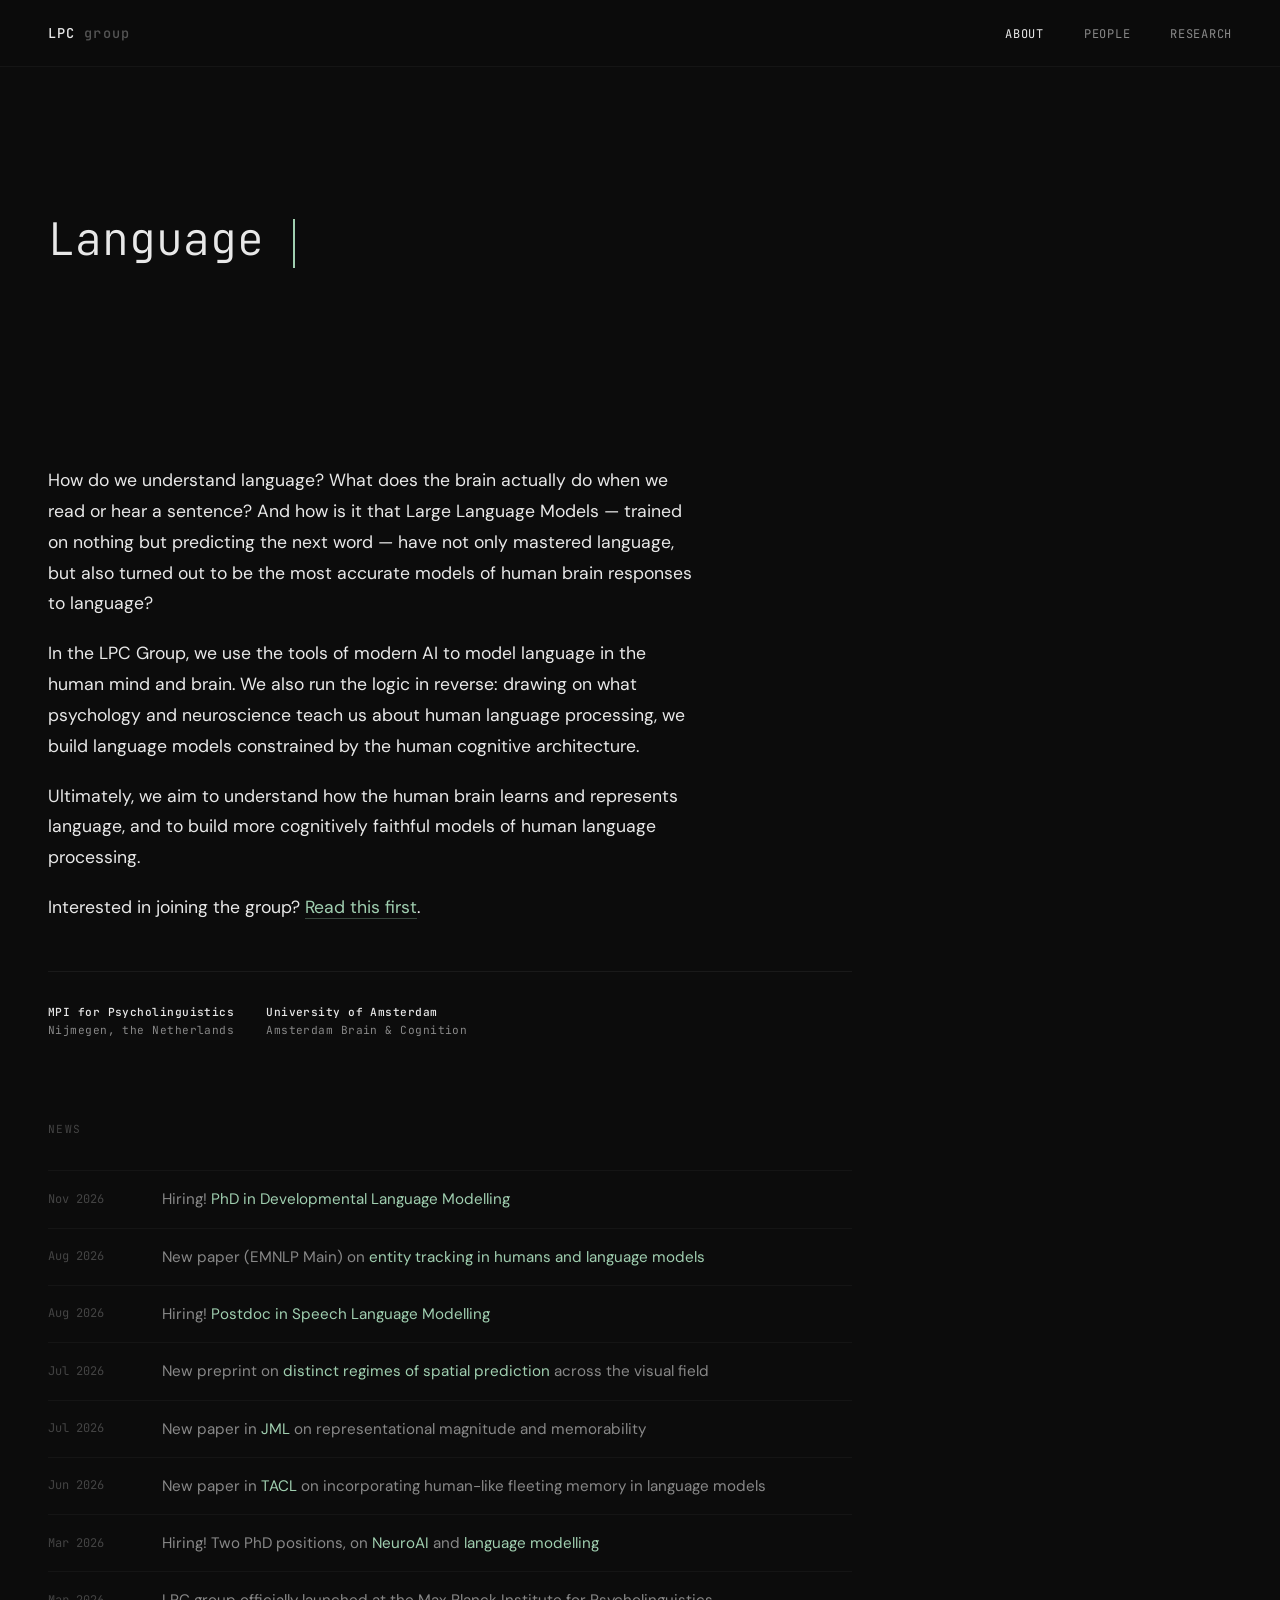
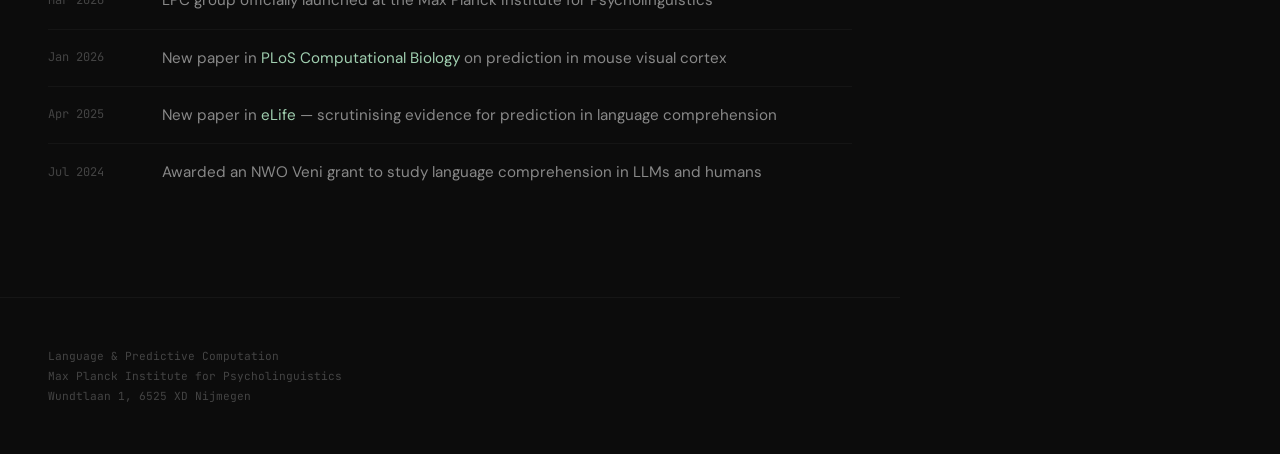
==== commit f7668bb7: "Restore links in March PhD news item with shorter phrasing Co-Authored-By: Claude Opus 5.5 <noreply@" ====
--- a/docs/index.html
+++ b/docs/index.html
@@ -76,7 +76,7 @@
     </div>
     <div class="news-item fade-in">
       <div class="news-date">Mar 2026</div>
-      <div class="news-content">Hiring! Two PhD positions</div>
+      <div class="news-content">Hiring! Two PhD positions, on <a href="https://www.mpi.nl/career-education/vacancies/vacancy/fully-funded-4-year-phd-position-neuroai-language">NeuroAI</a> and <a href="https://www.mpi.nl/career-education/vacancies/vacancy/fully-funded-4-year-phd-position-developmental-language">language modelling</a></div>
     </div>
     <div class="news-item fade-in">
       <div class="news-date">Mar 2026</div>
